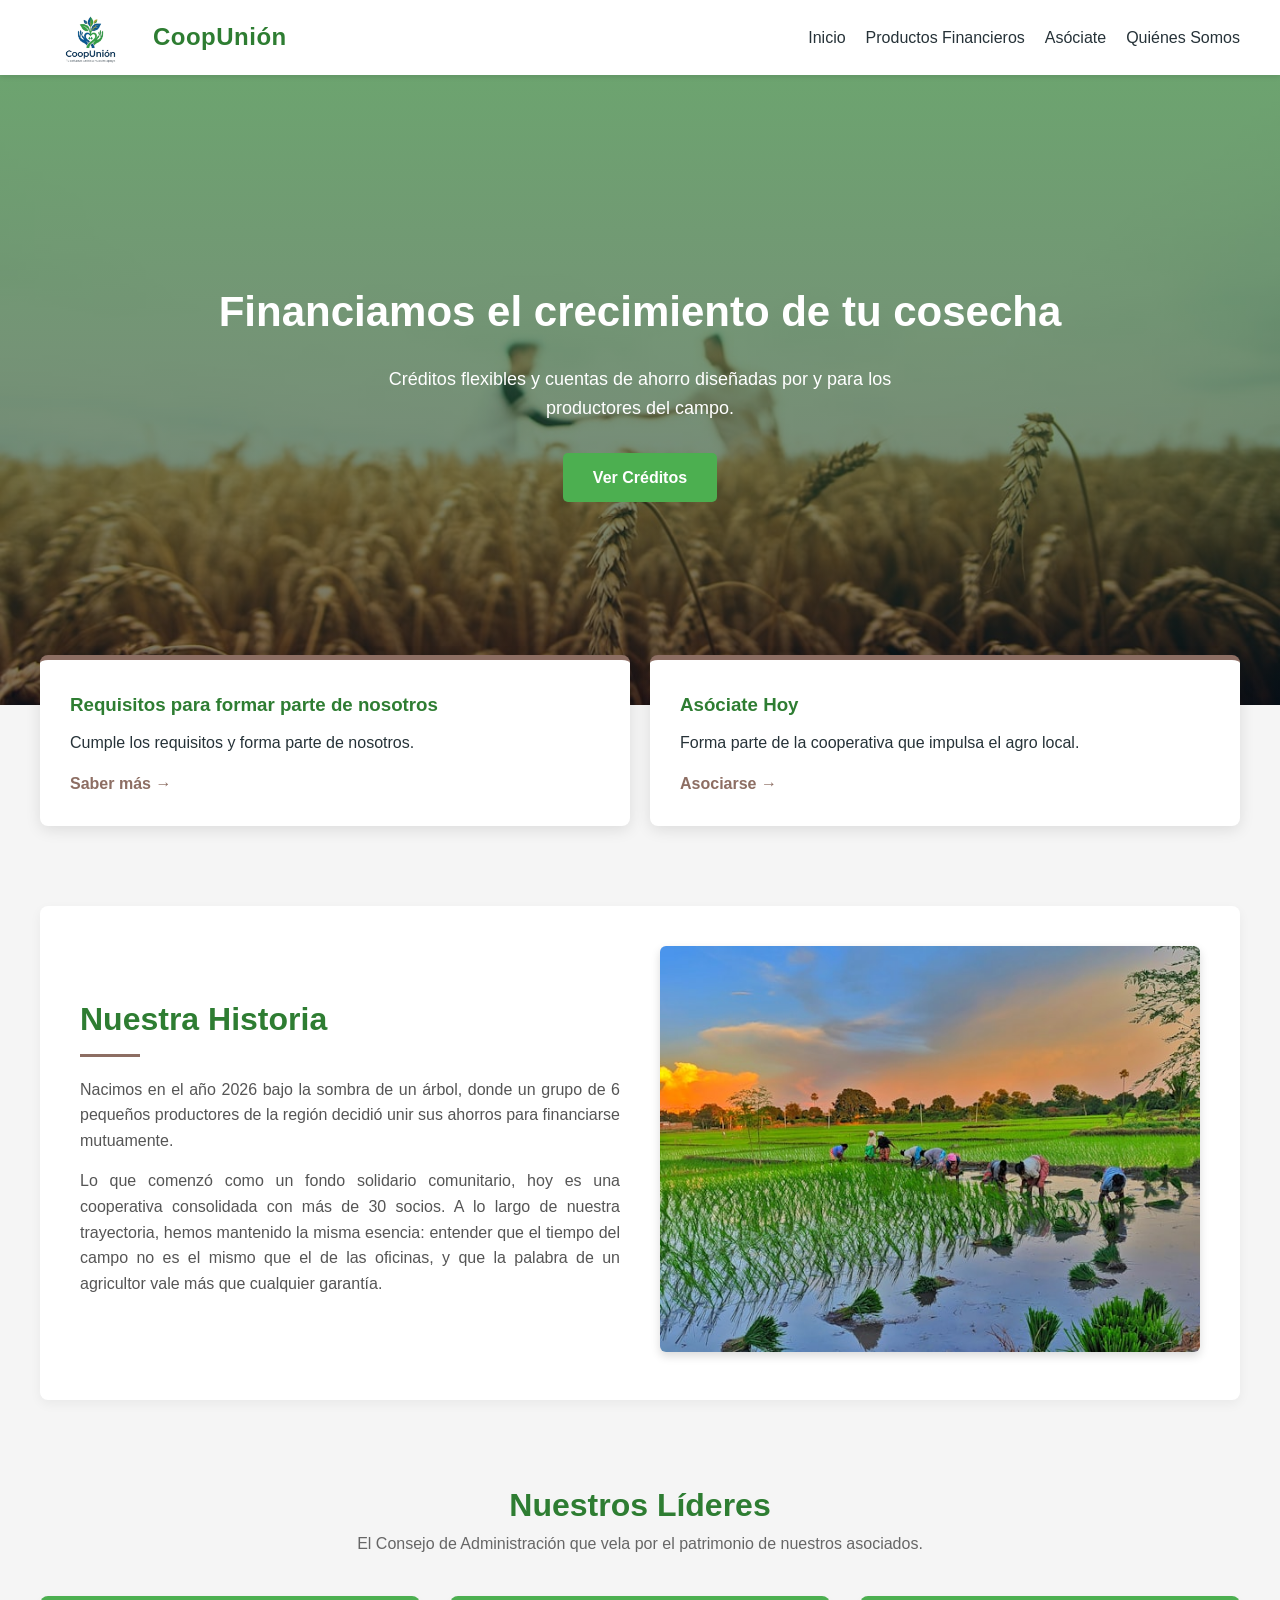
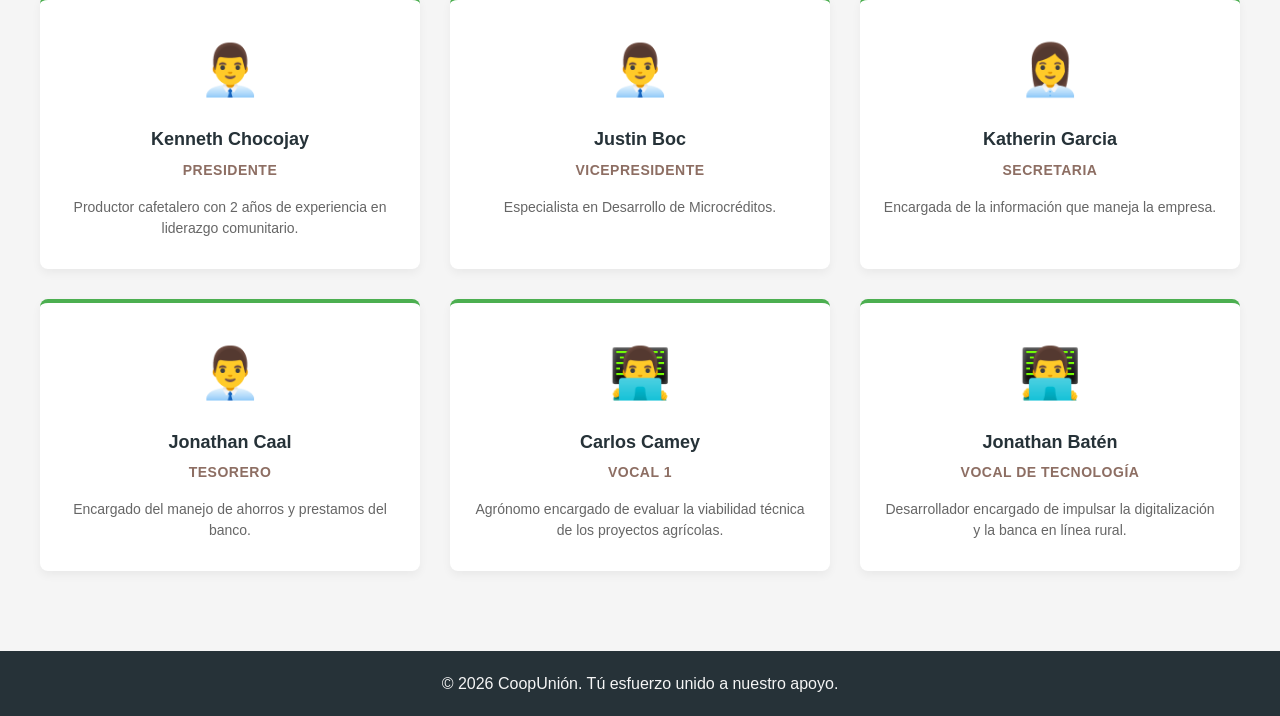
==== index.html @ e37abda8 "Esta pagina esta hecha para la cooperativa" ====
<!DOCTYPE html>
<html lang="es">
<head>
    <meta charset="UTF-8">
    <meta name="viewport" content="width=device-width, initial-scale=1.0">
    <title>Cooperativa Agrícola - Inicio</title>
    <link rel="stylesheet" href="css/global.css">
    <link rel="stylesheet" href="css/estilos.css">
</head>
<body>

    <header>
        <nav class="nav-container">
            <div class="logo">
                <a href="index.html">
                    <img src="img/logo.png" alt="Logo CoopUnión" class="logo-img">
                    <span class="logo-texto">CoopUnión</span>
                </a>
            </div>
            <input type="checkbox" id="menu-toggle" class="menu-checkbox">
            <label for="menu-toggle" class="menu-icono">☰</label>

            <ul class="nav-menu">
                <li><a href="index.html">Inicio</a></li>
                <li><a href="productos.html">Productos Financieros</a></li>
                <li><a href="herramientas.html">Asóciate</a></li>
                <li><a href="nosotros.html">Quiénes Somos</a></li>
            </ul>
        </nav>
    </header>

    <main>

        <section class="hero">
            <div class="hero-content">
                <h1>Financiamos el crecimiento de tu cosecha</h1>
                <p>Créditos flexibles y cuentas de ahorro diseñadas por y para los productores del campo.</p>
                <a href="productos.html" class="btn-main">Ver Créditos</a>
            </div>
        </section>

        <section class="accesos-rapidos">
            <div class="card">
                <h3>Requisitos para formar parte de nosotros</h3>
                <p>Cumple los requisitos y forma parte de nosotros.</p>
                <a href="herramientas.html#requisitos">Saber más &rarr;</a>
            </div>
            <div class="card">
                <h3>Asóciate Hoy</h3>
                <p>Forma parte de la cooperativa que impulsa el agro local.</p>
                <a href="herramientas.html#simulador">Asociarse &rarr;</a>
            </div>
        </section>

        <section class="historia-section">
            <div class="historia-contenedor">
                <div class="historia-texto">
                    <h2>Nuestra Historia</h2>
                    <p>Nacimos en el año 2026 bajo la sombra de un árbol, donde un grupo de 6 pequeños productores de la región decidió unir sus ahorros para financiarse mutuamente.</p>
                    <p>Lo que comenzó como un fondo solidario comunitario, hoy es una cooperativa consolidada con más de 30 socios. A lo largo de nuestra trayectoria, hemos mantenido la misma esencia: entender que el tiempo del campo no es el mismo que el de las oficinas, y que la palabra de un agricultor vale más que cualquier garantía.</p>
                </div>
                <div class="historia-imagen">
                    <img src="img/historia.jpg" alt="Orígenes de la Cooperativa">
                </div>
            </div>
        </section>

        <section class="integrantes-section">
            <h2>Nuestros Líderes</h2>
            <p class="integrantes-sub">El Consejo de Administración que vela por el patrimonio de nuestros asociados.</p>
            
            <div class="grid-integrantes">
                <!-- Integrante 1 -->
                <div class="perfil-card">
                    <div class="avatar">👨‍💼</div>
                    <h4>Kenneth Chocojay</h4>
                    <p class="cargo">Presidente</p>
                    <p class="resume">Productor cafetalero con 2 años de experiencia en liderazgo comunitario.</p>
                </div>
                <!-- Integrante 2 -->
                <div class="perfil-card">
                    <div class="avatar">👨‍💼</div>
                    <h4>Justin Boc</h4>
                    <p class="cargo">Vicepresidente</p>
                    <p class="resume">Especialista en Desarrollo de Microcréditos.</p>
                </div>
                <!-- Integrante 3 -->
                 <div class="perfil-card">
                    <div class="avatar">👩‍💼</div>
                    <h4>Katherin Garcia</h4>
                    <p class="cargo">Secretaria</p>
                    <p class="resume">Encargada de la información que maneja la empresa.</p>
                </div>

                <!-- Integrante 4 -->
                <div class="perfil-card">
                    <div class="avatar">👨‍💼</div>
                    <h4>Jonathan Caal</h4>
                    <p class="cargo">Tesorero</p>
                    <p class="resume">Encargado del manejo de ahorros y prestamos del banco.</p>
                </div>

                <!-- Integrante 4 -->
                  <div class="perfil-card">
                    <div class="avatar">👨‍💻</div>
                    <h4>Carlos Camey</h4>
                    <p class="cargo">Vocal 1</p>
                    <p class="resume">Agrónomo encargado de evaluar la viabilidad técnica de los proyectos agrícolas.</p>
                </div>
                
                
                <!-- Integrante 6 -->
                <div class="perfil-card">
                    <div class="avatar">👨‍💻</div>
                    <h4>Jonathan Batén</h4>
                    <p class="cargo">Vocal de Tecnología</p>
                    <p class="resume">Desarrollador encargado de impulsar la digitalización y la banca en línea rural.</p>
                </div>
            </div>
        </section>
    </main>

    <footer>
        <p>&copy; 2026 CoopUnión. Tú esfuerzo unido a nuestro apoyo.</p>
    </footer>

</body>
</html>
---- css/global.css ----
:root {
    --verde-principal: #2E7D32;
    --verde-claro: #4CAF50;
    --tierra: #8D6E63;
    --oscuro: #263238;
    --claro: #F5F5F5;
    --blanco: #FFFFFF;
}

* {
    margin: 0;
    padding: 0;
    box-box-sizing: border-box;
    font-family: 'Segoe UI', Tahoma, Geneva, Verdana, sans-serif;
}

body {
    background-color: var(--claro);
    color: var(--oscuro);
    line-height: 1.6;
}

header {
    background-color: var(--blanco);
    box-shadow: 0 2px 5px rgba(0,0,0,0.1);
    position: sticky;
    top: 0;
    z-index: 1000;
}

.nav-container {
    max-width: 1200px;
    margin: 0 auto;
    display: flex;
    justify-content: space-between;
    align-items: center;
    padding: 15px 20px;
}

.logo a {
    text-align: center;
    font-size: 24px;
    font-weight: bold;
    color: var(--verde-principal);
    text-decoration: none;
}

.nav-menu {
    display: flex;
    list-style: none;
    gap: 20px;
}

.nav-menu a {
    text-decoration: none;
    color: var(--oscuro);
    font-weight: 500;
    transition: color 0.3s;
}

.nav-menu a:hover, .nav-menu a.active {
    color: var(--verde-principal);
}

header {
    background-color: var(--blanco);
    box-shadow: 0 2px 5px rgba(0,0,0,0.1);
    position: sticky;
    top: 0;
    z-index: 1000;
}

.nav-container {
    max-width: 1200px;
    margin: 0 auto;
    display: flex;
    justify-content: space-between;
    align-items: center;
    padding: 10px 20px;
}


.logo a {
    display: flex;
    align-items: center;
    gap: 12px; 
    text-decoration: none;
}


.logo-img {
    height: 55px; 
    width: auto;
    display: block;
    object-fit: contain;
}

.logo-texto {
    font-size: 24px;
    font-weight: bold;
    color: var(--verde-principal); 
    font-family: 'Segoe UI', Tahoma, Geneva, Verdana, sans-serif;
    letter-spacing: 0.5px;
}

.nav-menu {
    display: flex;
    list-style: none;
    gap: 20px;
}

.nav-menu a {
    text-decoration: none;
    color: var(--oscuro);
    font-weight: 500;
    transition: color 0.3s;
}

.nav-menu a:hover, .nav-menu a.active {
    color: var(--verde-principal);
}
footer {
    background-color: var(--oscuro);
    color: var(--claro);
    text-align: center;
    padding: 20px;
    margin-top: 80px;
}

@media (max-width: 768px) {
    .nav-container {
        display: flex;
        justify-content: space-between;
        align-items: center;
        padding: 15px;
        position: relative;
    }

    .menu-checkbox {
        display: none;
    }

    .menu-icono {
        display: block;
        font-size: 28px;
        color: var(--verde-principal);
        cursor: pointer;
        padding: 5px;
        user-select: none;
    }

    .nav-menu {
        display: none;
        flex-direction: column;
        
        top: 100%; 
        left: 0;
        width: 100%;
        background-color: var(--blanco);
        box-shadow: 0 4px 10px rgba(0,0,0,0.1);
        padding: 10px 20px;
        gap: 0;
        z-index: 999;
    }

    .menu-checkbox:checked ~ .nav-menu {
        display: flex;
    }

    .nav-menu li {
        width: 100%;
    }

    .nav-menu a {
        display: block;
        padding: 14px 0;
        width: 100%;
        font-size: 16px;
        border-bottom: 1px solid #ECEFF1;
    }

    .nav-menu li:last-child a {
        border-bottom: none;
    }

    .logo-img {
        height: 45px;
    }
    .logo-texto {
        font-size: 19px;
    }
}

@media (min-width: 769px) {
    .menu-checkbox, .menu-icono {
        display: none;
    }
}
---- css/estilos.css ----
.hero {
    background: linear-gradient(rgba(46, 125, 50, 0.7), rgba(0, 0, 0, 0.5)), url(../img/fondo.jpg) no-repeat center center/cover;
    height: 70vh;
    display: flex;
    align-items: center;
    justify-content: center;
    text-align: center;
    color: var(--blanco);
    padding: 0 20px;
}

.hero-content h1 {
    font-size: 42px;
    margin-bottom: 20px;
}

.hero-content p {
    font-size: 18px;
    max-width: 600px;
    margin: 0 auto 30px auto;
}

.btn-main {
    display: inline-block;
    background-color: var(--verde-claro);
    color: var(--blanco);
    padding: 12px 30px;
    text-decoration: none;
    font-weight: bold;
    border-radius: 5px;
    transition: background 0.3s;
}

.btn-main:hover {
    background-color: var(--verde-principal);
}

.accesos-rapidos {
    max-width: 1200px;
    margin: -50px auto 0 auto;
    display: grid;
    grid-template-columns: repeat(auto-fit, minmax(280px, 1fr));
    gap: 20px;
    padding: 0 20px;
}

.card {
    background: var(--blanco);
    padding: 30px;
    border-radius: 8px;
    box-shadow: 0 4px 15px rgba(0,0,0,0.1);
    border-top: 5px solid var(--tierra);
}

.card h3 {
    color: var(--verde-principal);
    margin-bottom: 10px;
}

.card a {
    display: inline-block;
    margin-top: 15px;
    color: var(--tierra);
    text-decoration: none;
    font-weight: bold;
}

.historia-section {
    max-width: 1200px;
    margin: 80px auto;
    padding: 0 20px;
}

.historia-contenedor {
    display: flex;
    align-items: center;
    gap: 40px;
    background-color: var(--blanco);
    padding: 40px;
    border-radius: 8px;
    box-shadow: 0 4px 12px rgba(0,0,0,0.05);
}

.historia-texto {
    flex: 1;
}

.historia-texto h2 {
    color: var(--verde-principal);
    font-size: 32px;
    margin-bottom: 20px;
    position: relative;
}

.historia-texto h2::after {
    content: '';
    display: block;
    width: 60px;
    height: 3px;
    background-color: var(--tierra);
    margin-top: 8px;
}

.historia-texto p {
    color: #555;
    margin-bottom: 15px;
    font-size: 16px;
    text-align: justify;
}

.historia-imagen {
    flex: 1;
}

.historia-imagen img {
    width: 100%;
    height: auto;
    border-radius: 6px;
    box-shadow: 0 4px 10px rgba(0,0,0,0.15);
}

.integrantes-section {
    max-width: 1200px;
    margin: 80px auto 40px auto;
    padding: 0 20px;
    text-align: center;
}

.integrantes-section h2 {
    color: var(--verde-principal);
    font-size: 32px;
}

.integrantes-sub {
    color: #666;
    margin-bottom: 40px;
}

.grid-integrantes {
    display: grid;
    grid-template-columns: repeat(auto-fit, minmax(280px, 1fr));
    gap: 30px;
}

.perfil-card {
    background-color: var(--blanco);
    padding: 30px 20px;
    border-radius: 8px;
    box-shadow: 0 4px 10px rgba(0,0,0,0.05);
    border-top: 4px solid var(--verde-claro);
    transition: transform 0.3s ease;
}

.perfil-card:hover {
    transform: translateY(-5px);
}

.avatar {
    font-size: 50px;
    margin-bottom: 15px;
}

.perfil-card h4 {
    color: var(--oscuro);
    font-size: 18px;
    margin-bottom: 5px;
}

.cargo {
    color: var(--tierra);
    font-weight: 600;
    font-size: 14px;
    text-transform: uppercase;
    margin-bottom: 15px;
    letter-spacing: 0.5px;
}

.resume {
    color: #666;
    font-size: 14px;
    line-height: 1.5;
}

@media (max-width: 768px) {
    .historia-contenedor {
        flex-direction: column;
        padding: 20px;
    }
    .historia-imagen {
        width: 100%;
    }
}
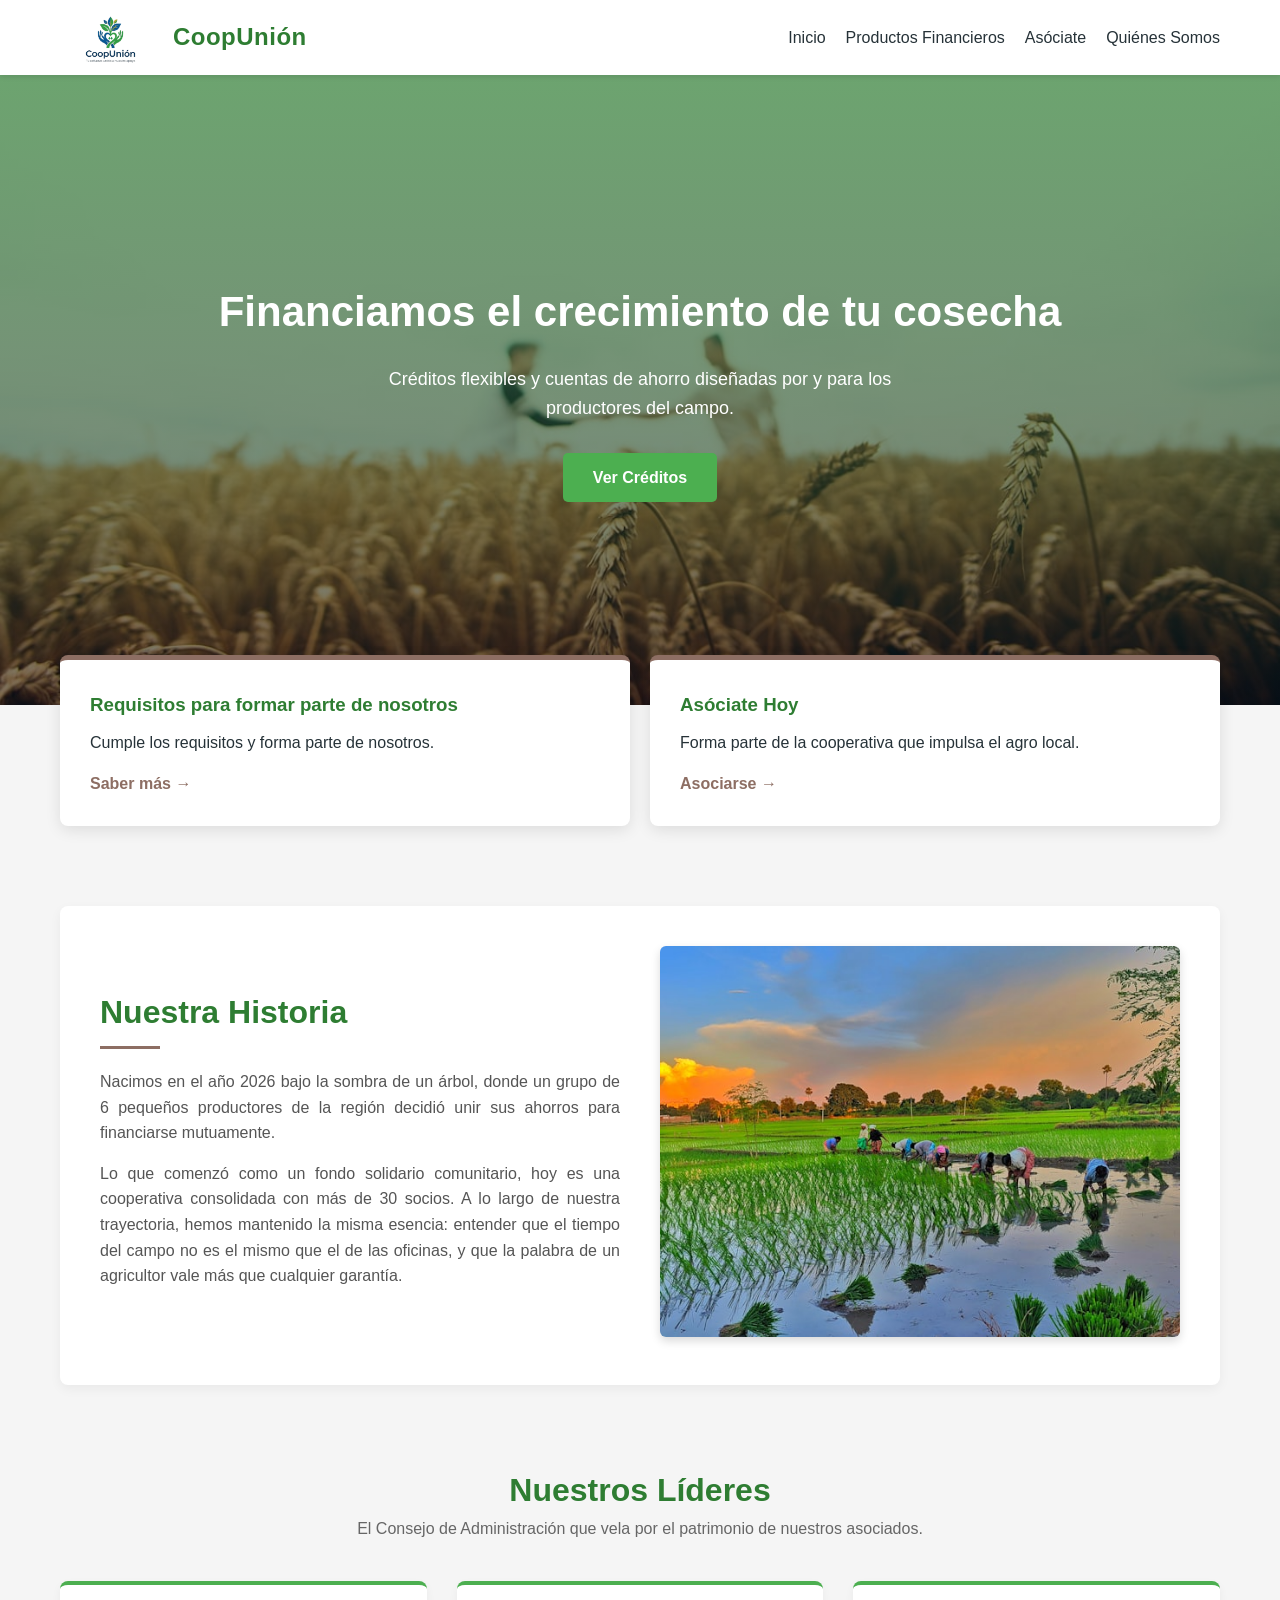
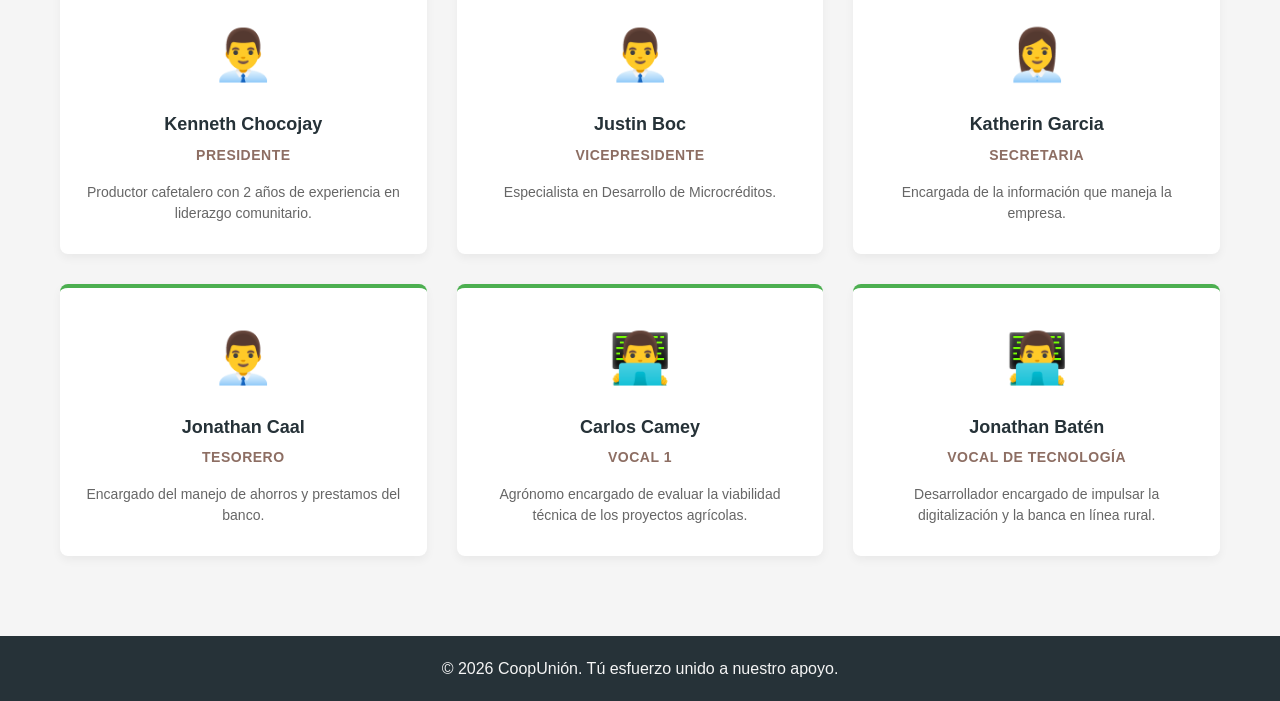
==== commit b0ccfc58: "Arregle el titulo" ====
--- a/index.html
+++ b/index.html
@@ -3,7 +3,7 @@
 <head>
     <meta charset="UTF-8">
     <meta name="viewport" content="width=device-width, initial-scale=1.0">
-    <title>Cooperativa Agrícola - Inicio</title>
+    <title>CoopUnión</title>
     <link rel="stylesheet" href="css/global.css">
     <link rel="stylesheet" href="css/estilos.css">
 </head>
--- a/css/global.css
+++ b/css/global.css
@@ -10,7 +10,7 @@
 * {
     margin: 0;
     padding: 0;
-    box-box-sizing: border-box;
+    box-sizing: border-box;
     font-family: 'Segoe UI', Tahoma, Geneva, Verdana, sans-serif;
 }
 
@@ -127,68 +127,43 @@
     margin-top: 80px;
 }
 
+
 @media (max-width: 768px) {
     .nav-container {
         display: flex;
         justify-content: space-between;
         align-items: center;
-        padding: 15px;
+        padding: 10px 20px;
         position: relative;
+        height: 70px;
     }
 
-    .menu-checkbox {
-        display: none;
-    }
-
-    .menu-icono {
-        display: block;
-        font-size: 28px;
-        color: var(--verde-principal);
-        cursor: pointer;
-        padding: 5px;
-        user-select: none;
-    }
+    .menu-checkbox { display: none; }
+    .menu-icono { display: block; font-size: 28px; cursor: pointer; color: var(--verde-principal); }
 
     .nav-menu {
         display: none;
         flex-direction: column;
-        
-        top: 100%; 
-        left: 0;
-        width: 100%;
+        position: absolute;
+        top: 60px;
+        right: 20px;          
+        width: auto;          
+        min-width: 180px;     
         background-color: var(--blanco);
-        box-shadow: 0 4px 10px rgba(0,0,0,0.1);
-        padding: 10px 20px;
-        gap: 0;
+        box-shadow: 0 4px 12px rgba(0,0,0,0.15);
+        border-radius: 8px;   
+        padding: 15px;
+        gap: 12px;
         z-index: 999;
     }
 
-    .menu-checkbox:checked ~ .nav-menu {
-        display: flex;
-    }
+    .menu-checkbox:checked ~ .nav-menu { display: flex; }
+    .logo-img { height: 45px; }
+    .logo-texto { font-size: 20px; }
+}
 
-    .nav-menu li {
-        width: 100%;
-    }
-
-    .nav-menu a {
-        display: block;
-        padding: 14px 0;
-        width: 100%;
-        font-size: 16px;
-        border-bottom: 1px solid #ECEFF1;
-    }
-
-    .nav-menu li:last-child a {
-        border-bottom: none;
-    }
-
-    .logo-img {
-        height: 45px;
-    }
-    .logo-texto {
-        font-size: 19px;
-    }
+@media (min-width: 769px) {
+    .menu-checkbox, .menu-icono { display: none; }
 }
 
 @media (min-width: 769px) {
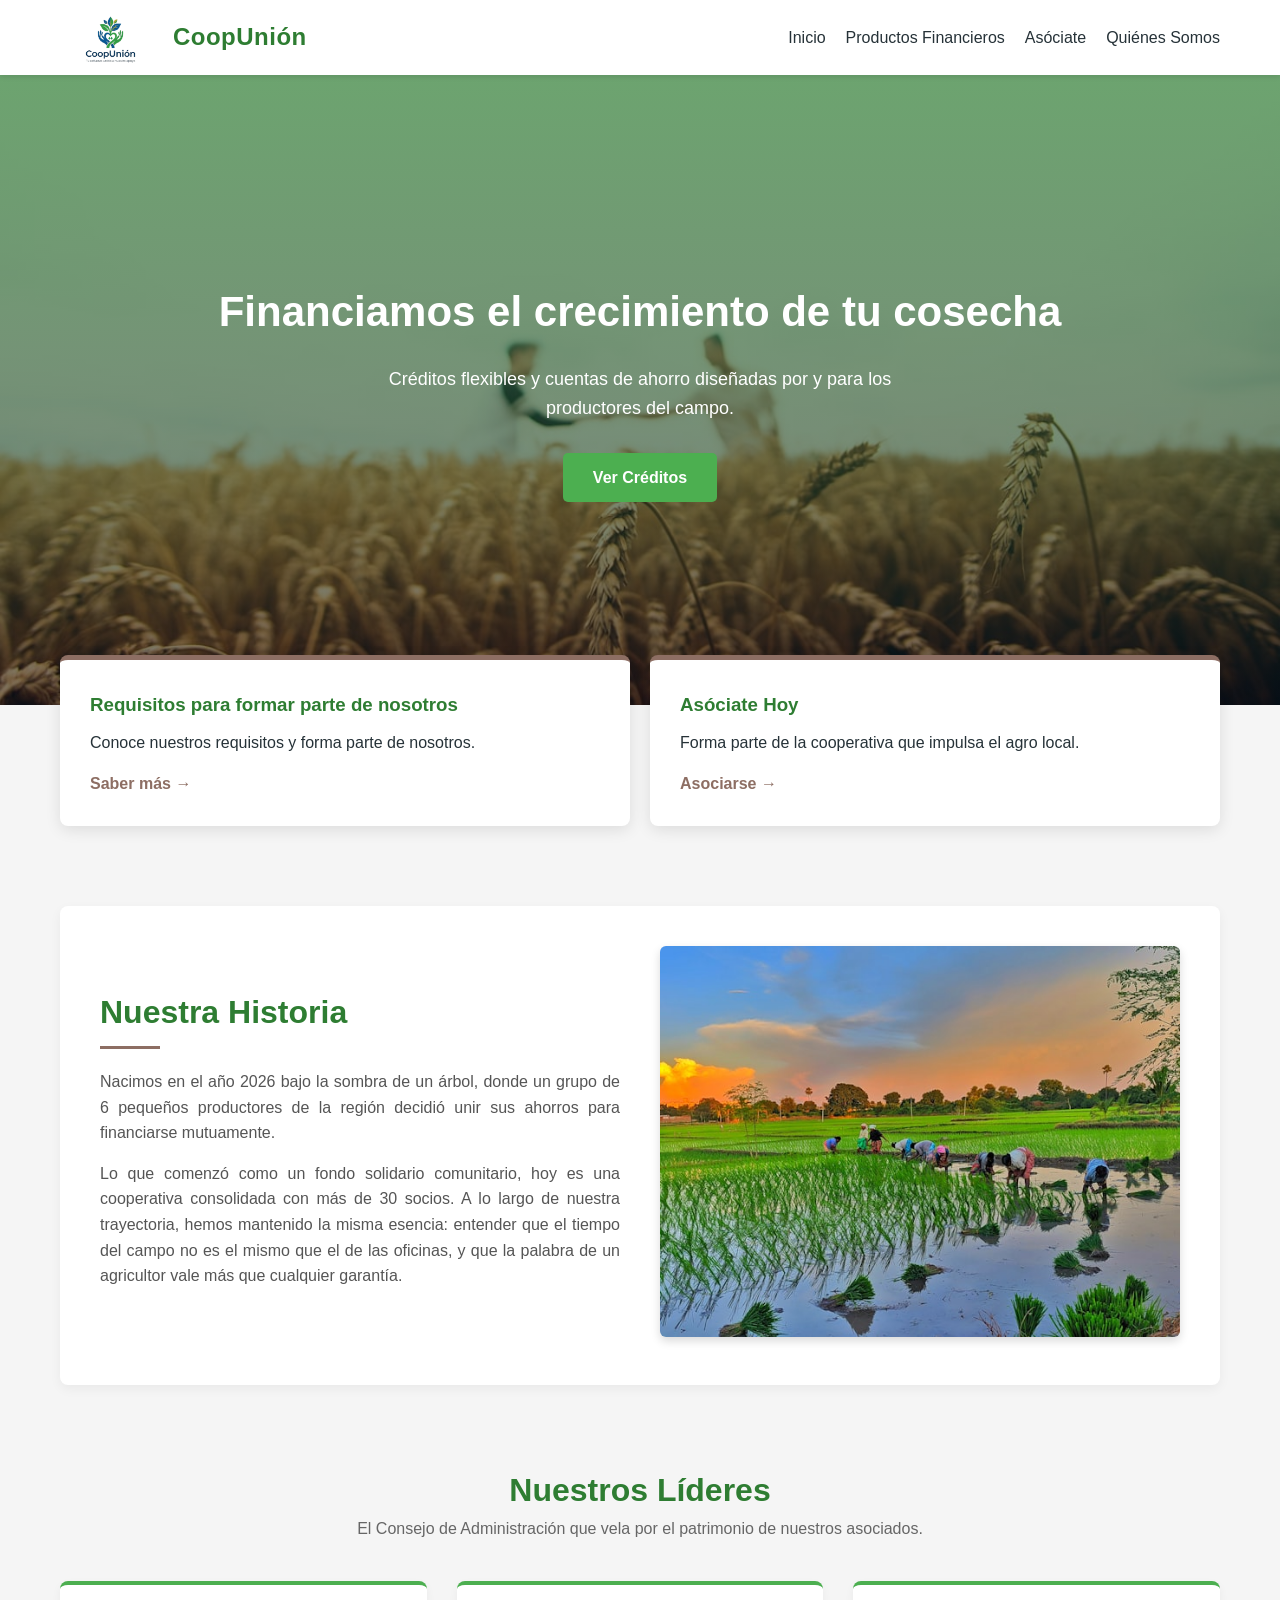
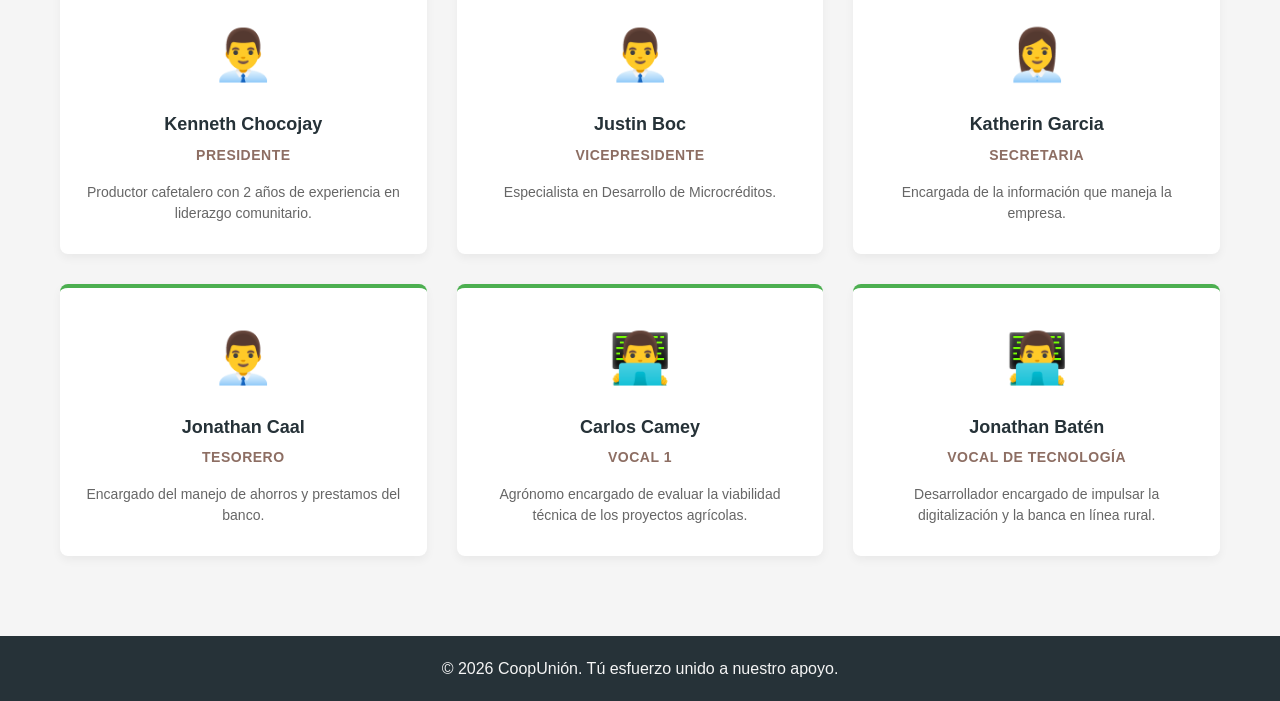
==== commit 1ebf1af0: "puse el correo" ====
--- a/index.html
+++ b/index.html
@@ -3,7 +3,7 @@
 <head>
     <meta charset="UTF-8">
     <meta name="viewport" content="width=device-width, initial-scale=1.0">
-    <title>CoopUnión</title>
+    <title>CoopUnión+</title>
     <link rel="stylesheet" href="css/global.css">
     <link rel="stylesheet" href="css/estilos.css">
 </head>
@@ -42,7 +42,7 @@
         <section class="accesos-rapidos">
             <div class="card">
                 <h3>Requisitos para formar parte de nosotros</h3>
-                <p>Cumple los requisitos y forma parte de nosotros.</p>
+                <p>Conoce nuestros requisitos y forma parte de nosotros.</p>
                 <a href="herramientas.html#requisitos">Saber más &rarr;</a>
             </div>
             <div class="card">
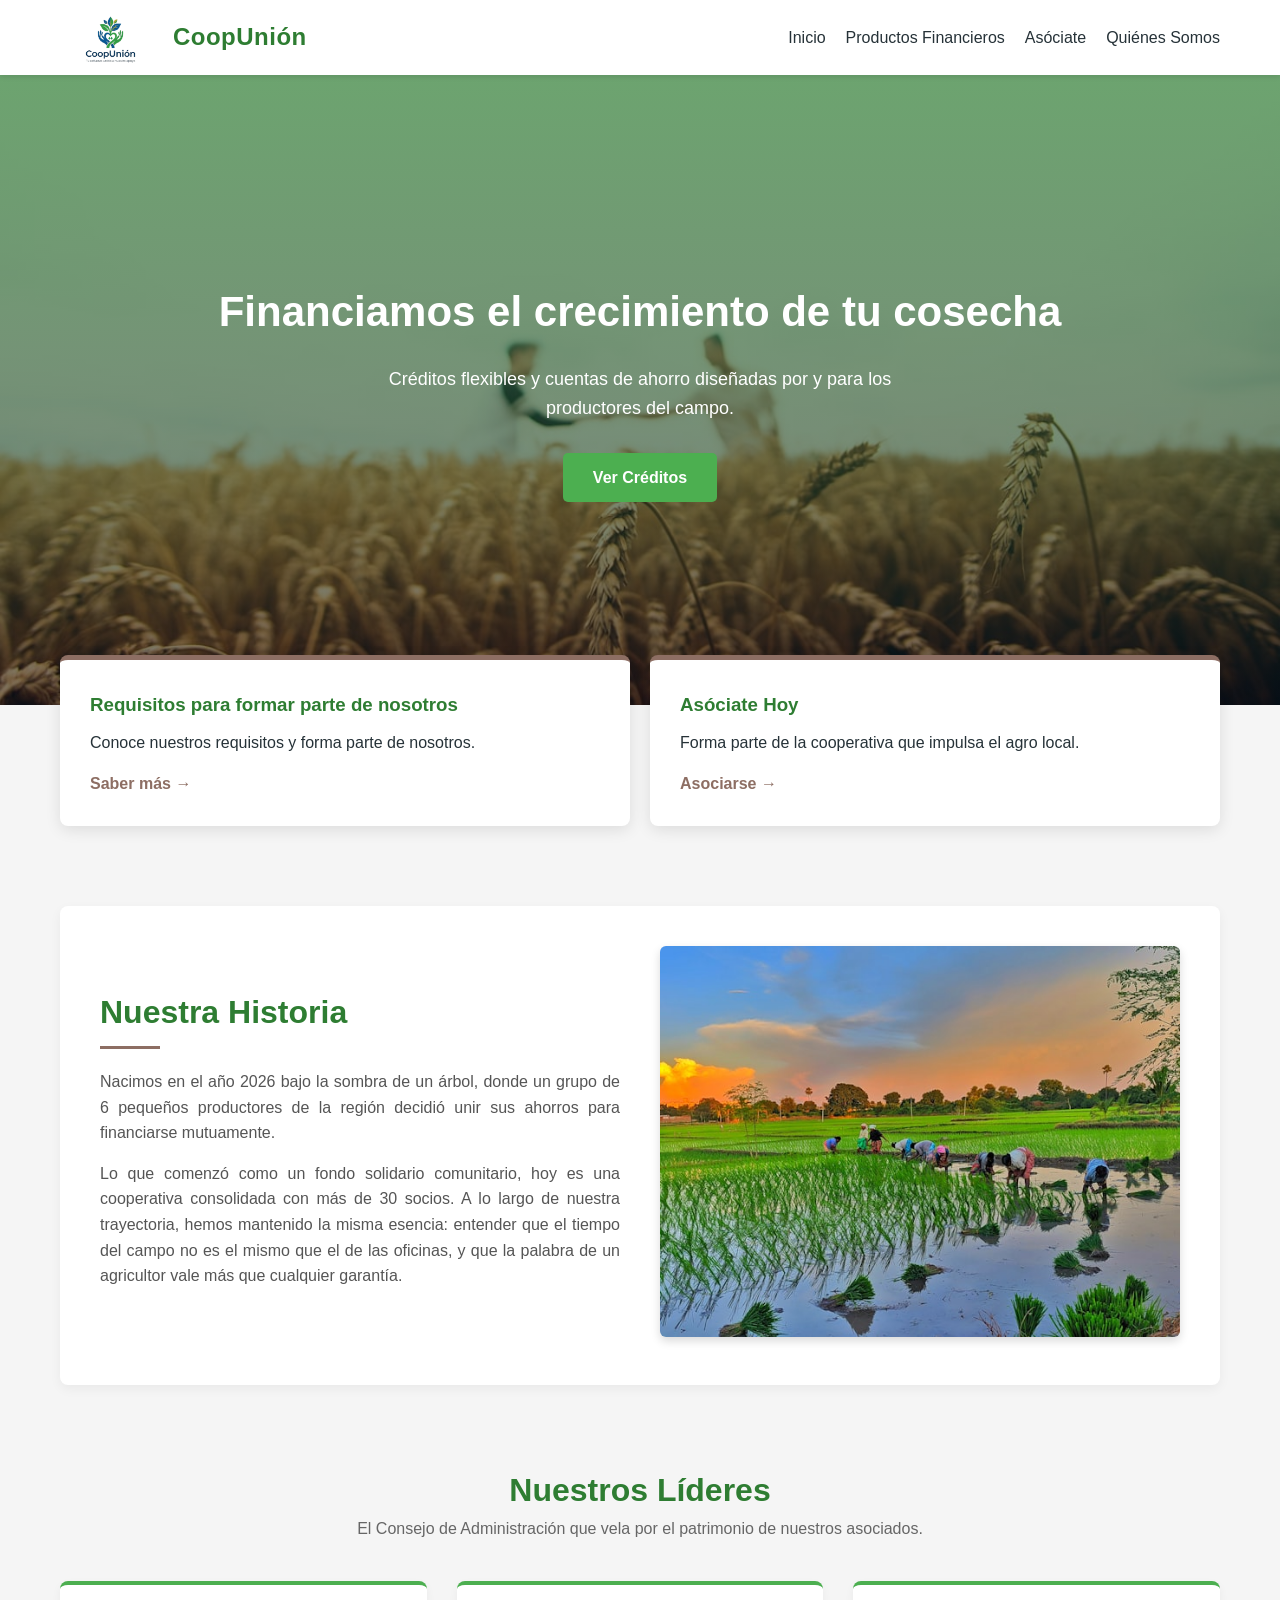
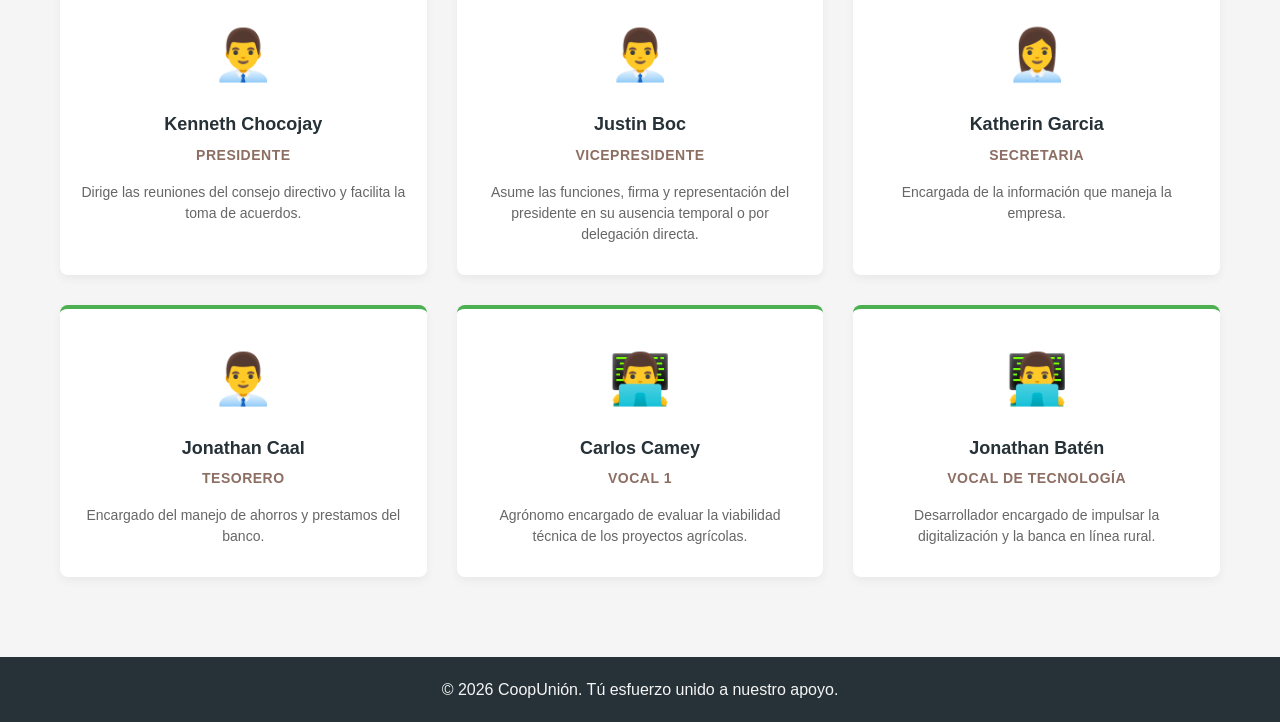
==== commit 6c4f913a: "Arregle errores" ====
--- a/index.html
+++ b/index.html
@@ -3,7 +3,7 @@
 <head>
     <meta charset="UTF-8">
     <meta name="viewport" content="width=device-width, initial-scale=1.0">
-    <title>CoopUnión+</title>
+    <title>CoopUnión</title>
     <link rel="stylesheet" href="css/global.css">
     <link rel="stylesheet" href="css/estilos.css">
 </head>
@@ -75,14 +75,14 @@
                     <div class="avatar">👨‍💼</div>
                     <h4>Kenneth Chocojay</h4>
                     <p class="cargo">Presidente</p>
-                    <p class="resume">Productor cafetalero con 2 años de experiencia en liderazgo comunitario.</p>
+                    <p class="resume">Dirige las reuniones del consejo directivo y facilita la toma de acuerdos.</p>
                 </div>
                 <!-- Integrante 2 -->
                 <div class="perfil-card">
                     <div class="avatar">👨‍💼</div>
                     <h4>Justin Boc</h4>
                     <p class="cargo">Vicepresidente</p>
-                    <p class="resume">Especialista en Desarrollo de Microcréditos.</p>
+                    <p class="resume">Asume las funciones, firma y representación del presidente en su ausencia temporal o por delegación directa.</p>
                 </div>
                 <!-- Integrante 3 -->
                  <div class="perfil-card">
